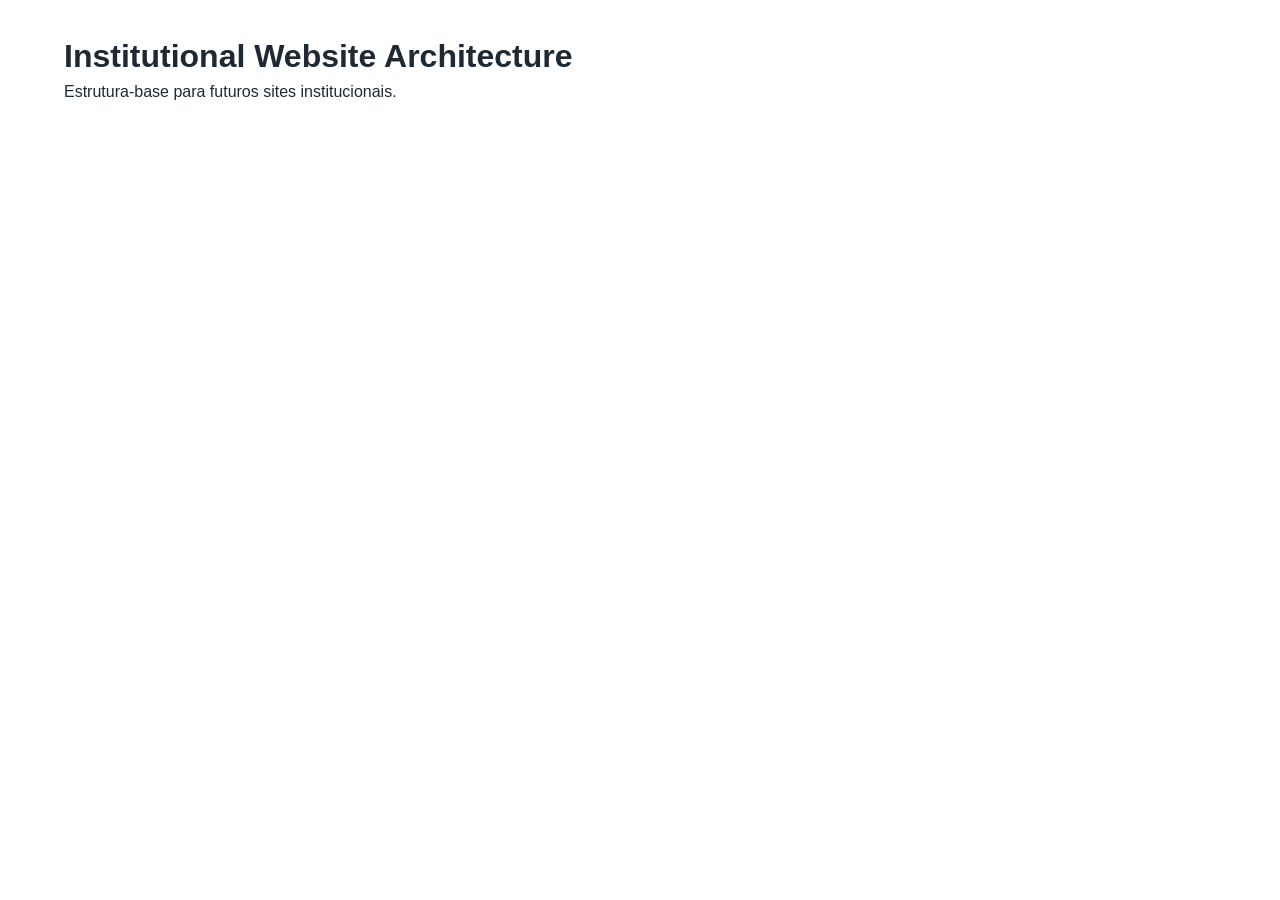
==== index.html @ 7bebb9ab "chore: criar estrutura inicial da arquitetura SiteForge" ====
<!doctype html>
<html lang="pt-BR">
  <head>
    <meta charset="utf-8">
    <meta name="viewport" content="width=device-width, initial-scale=1">
    <meta name="description" content="Template para sites institucionais.">
    <title>Institutional Website Architecture</title>
    <link rel="icon" href="public/favicon.svg" type="image/svg+xml">
    <link rel="stylesheet" href="assets/css/variables.css">
    <link rel="stylesheet" href="assets/css/reset.css">
    <link rel="stylesheet" href="assets/css/base.css">
    <link rel="stylesheet" href="assets/css/layout.css">
    <link rel="stylesheet" href="assets/css/components.css">
    <link rel="stylesheet" href="assets/css/utilities.css">
    <link rel="stylesheet" href="assets/css/responsive.css">
    <script type="module" src="assets/js/main.js"></script>
  </head>
  <body>
    <main class="page-content">
      <h1>Institutional Website Architecture</h1>
      <p>Estrutura-base para futuros sites institucionais.</p>
    </main>
  </body>
</html>
---- assets/css/variables.css ----
:root {
  --color-text: #1f2933;
  --color-background: #ffffff;
  --font-sans: Arial, sans-serif;
  --space-4: 1rem;
  --content-width: 72rem;
}
---- assets/css/base.css ----
body {
  min-width: 20rem;
  background: var(--color-background);
  color: var(--color-text);
  font-family: var(--font-sans);
  line-height: 1.5;
}
---- assets/css/layout.css ----
.page-content {
  width: min(100% - 2rem, var(--content-width));
  margin-inline: auto;
  padding-block: var(--space-4);
}
---- assets/css/components.css ----
/* Estilos de componentes reutilizáveis pertencem a este arquivo. */
---- assets/css/utilities.css ----
.visually-hidden {
  position: absolute;
  width: 1px;
  height: 1px;
  overflow: hidden;
  clip: rect(0 0 0 0);
  white-space: nowrap;
}
---- assets/css/responsive.css ----
@media (min-width: 48rem) {
  .page-content {
    padding-block: calc(var(--space-4) * 2);
  }
}
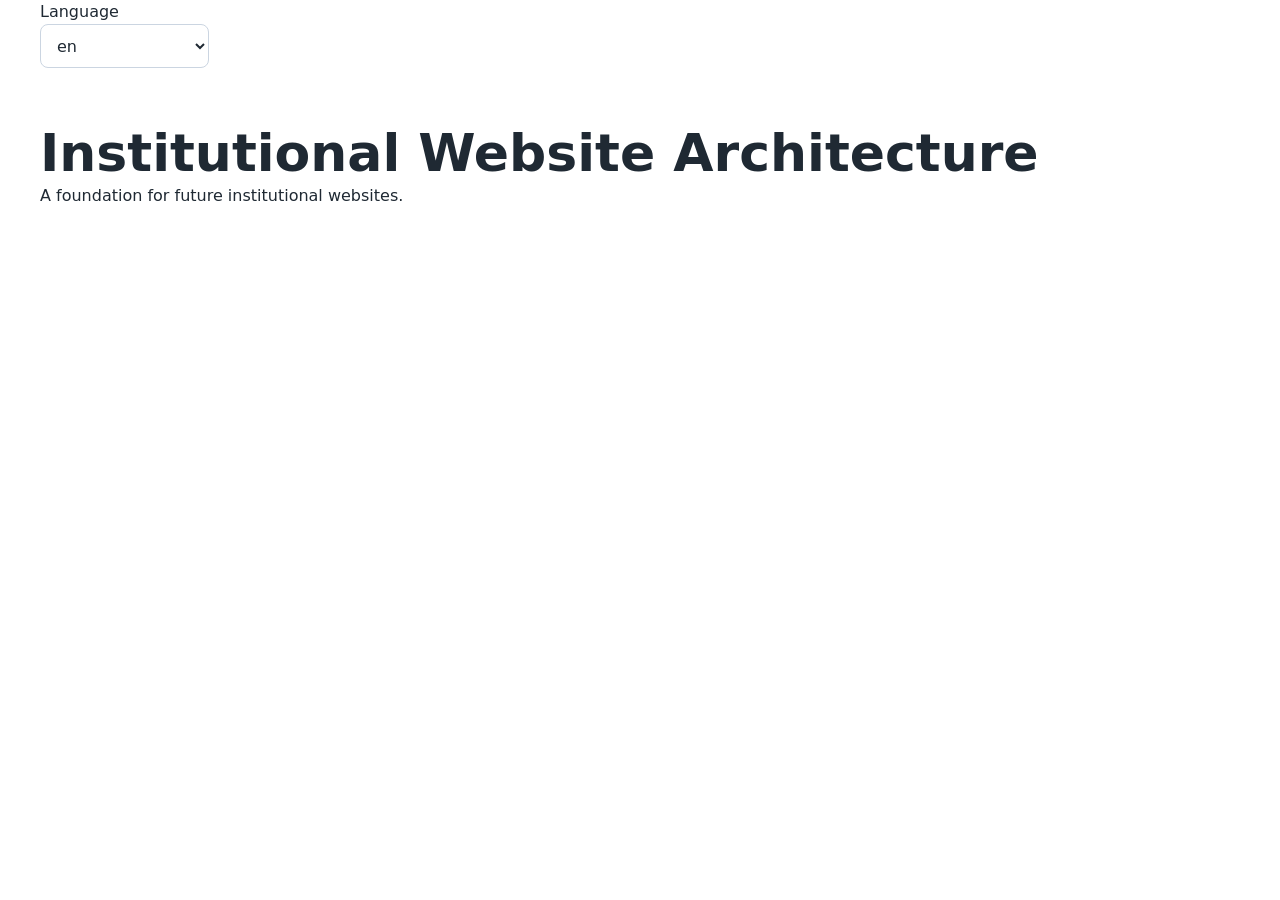
==== commit f1e6dbf0: "feat: criar sistema de conteúdo multilíngue" ====
--- a/index.html
+++ b/index.html
@@ -15,10 +15,11 @@
     <link rel="stylesheet" href="assets/css/responsive.css">
     <script type="module" src="assets/js/main.js"></script>
   </head>
-  <body>
+  <body data-page="home">
+    <div class="container" data-language-selector></div>
     <main class="page-content">
-      <h1>Institutional Website Architecture</h1>
-      <p>Estrutura-base para futuros sites institucionais.</p>
+      <h1 data-i18n="hero.title">Institutional Website Architecture</h1>
+      <p data-i18n="hero.description">Estrutura-base para futuros sites institucionais.</p>
     </main>
   </body>
 </html>
--- a/assets/css/variables.css
+++ b/assets/css/variables.css
@@ -1,7 +1,76 @@
 :root {
+  /* Cores: altere esta camada para personalizar a identidade do projeto. */
+  --color-primary: #075985;
+  --color-primary-hover: #0c4a6e;
+  --color-primary-text: #ffffff;
   --color-text: #1f2933;
+  --color-text-muted: #52606d;
   --color-background: #ffffff;
-  --font-sans: Arial, sans-serif;
+  --color-surface: #f8fafc;
+  --color-border: #cbd5e1;
+  --color-focus: #0369a1;
+  --color-danger: #b42318;
+
+  /* Tipografia */
+  --font-sans: system-ui, -apple-system, BlinkMacSystemFont, "Segoe UI", sans-serif;
+  --font-mono: ui-monospace, SFMono-Regular, Menlo, Consolas, monospace;
+  --font-size-1: 0.875rem;
+  --font-size-2: 1rem;
+  --font-size-3: 1.125rem;
+  --font-size-4: 1.25rem;
+  --font-size-5: 1.5rem;
+  --font-size-6: clamp(1.875rem, 4vw, 2.5rem);
+  --font-size-7: clamp(2.25rem, 5vw, 3.25rem);
+  --line-height-tight: 1.15;
+  --line-height-normal: 1.5;
+  --line-height-relaxed: 1.7;
+  --font-weight-regular: 400;
+  --font-weight-medium: 500;
+  --font-weight-semibold: 600;
+  --font-weight-bold: 700;
+
+  /* Espaçamento baseado em uma unidade de 0,25rem. */
+  --space-1: 0.25rem;
+  --space-2: 0.5rem;
+  --space-3: 0.75rem;
   --space-4: 1rem;
-  --content-width: 72rem;
+  --space-5: 1.5rem;
+  --space-6: 2rem;
+  --space-7: 3rem;
+  --space-8: 4rem;
+  --space-9: 6rem;
+
+  /* Dimensões e layout */
+  --container-sm: 40rem;
+  --container-md: 64rem;
+  --container-lg: 75rem;
+  --content-width: var(--container-lg);
+  --page-gutter: var(--space-4);
+  --header-height: 4rem;
+  --control-height: 2.75rem;
+  --icon-size: 1.25rem;
+
+  /* Bordas, sombras e movimento */
+  --border-width: 1px;
+  --radius-sm: 0.25rem;
+  --radius-md: 0.5rem;
+  --radius-lg: 0.75rem;
+  --radius-round: 9999px;
+  --shadow-sm: 0 1px 2px rgb(15 23 42 / 0.08);
+  --shadow-md: 0 4px 12px rgb(15 23 42 / 0.12);
+  --transition-fast: 150ms ease;
+  --transition-base: 200ms ease;
+
+  /* Camadas */
+  --z-base: 0;
+  --z-header: 100;
+  --z-overlay: 200;
+  --z-modal: 300;
+  --z-toast: 400;
+
+  /* Referência para documentação e JavaScript. Media queries usam valores
+     literais porque variáveis CSS ainda não são aceitas na sua condição. */
+  --breakpoint-sm: 40rem;
+  --breakpoint-md: 48rem;
+  --breakpoint-lg: 64rem;
 }
--- a/assets/css/base.css
+++ b/assets/css/base.css
@@ -1,7 +1,127 @@
+html {
+  scroll-behavior: smooth;
+}
+
 body {
-  min-width: 20rem;
+  min-height: 100vh;
   background: var(--color-background);
   color: var(--color-text);
   font-family: var(--font-sans);
-  line-height: 1.5;
+  font-size: var(--font-size-2);
+  font-weight: var(--font-weight-regular);
+  line-height: var(--line-height-normal);
 }
+
+h1,
+h2,
+h3,
+h4,
+h5,
+h6 {
+  color: var(--color-text);
+  font-weight: var(--font-weight-bold);
+  line-height: var(--line-height-tight);
+  text-wrap: balance;
+}
+
+h1 { font-size: var(--font-size-7); }
+h2 { font-size: var(--font-size-6); }
+h3 { font-size: var(--font-size-5); }
+h4 { font-size: var(--font-size-4); }
+h5,
+h6 { font-size: var(--font-size-3); }
+
+p,
+li {
+  max-width: 70ch;
+}
+
+a {
+  color: var(--color-primary);
+  text-decoration-thickness: 0.08em;
+  text-underline-offset: 0.15em;
+  transition: color var(--transition-fast);
+}
+
+a:hover {
+  color: var(--color-primary-hover);
+}
+
+button,
+input,
+select,
+textarea {
+  border: var(--border-width) solid var(--color-border);
+  border-radius: var(--radius-md);
+}
+
+button {
+  min-height: var(--control-height);
+  padding-inline: var(--space-4);
+  background: var(--color-primary);
+  color: var(--color-primary-text);
+  border-color: var(--color-primary);
+  cursor: pointer;
+  font-weight: var(--font-weight-semibold);
+  transition: background-color var(--transition-fast), border-color var(--transition-fast);
+}
+
+button:hover:not(:disabled) {
+  background: var(--color-primary-hover);
+  border-color: var(--color-primary-hover);
+}
+
+button:disabled {
+  cursor: not-allowed;
+  opacity: 0.6;
+}
+
+label {
+  display: inline-block;
+  margin-bottom: var(--space-2);
+  font-weight: var(--font-weight-medium);
+}
+
+input,
+select,
+textarea {
+  width: 100%;
+  min-height: var(--control-height);
+  padding: var(--space-2) var(--space-3);
+  background: var(--color-background);
+  color: var(--color-text);
+}
+
+textarea {
+  min-height: 8rem;
+  resize: vertical;
+}
+
+input::placeholder,
+textarea::placeholder {
+  color: var(--color-text-muted);
+  opacity: 1;
+}
+
+input:disabled,
+select:disabled,
+textarea:disabled {
+  background: var(--color-surface);
+  cursor: not-allowed;
+}
+
+:focus-visible {
+  outline: 3px solid var(--color-focus);
+  outline-offset: 3px;
+}
+
+@media (prefers-reduced-motion: reduce) {
+  *,
+  *::before,
+  *::after {
+    scroll-behavior: auto;
+    transition-duration: 0.01ms;
+    animation-duration: 0.01ms;
+    animation-iteration-count: 1;
+  }
+}
--- a/assets/css/layout.css
+++ b/assets/css/layout.css
@@ -1,5 +1,18 @@
+.container {
+  width: min(100% - (var(--page-gutter) * 2), var(--container-lg));
+  margin-inline: auto;
+}
+
+.container-sm {
+  max-width: var(--container-sm);
+}
+
+.container-md {
+  max-width: var(--container-md);
+}
+
 .page-content {
-  width: min(100% - 2rem, var(--content-width));
+  width: min(100% - (var(--page-gutter) * 2), var(--content-width));
   margin-inline: auto;
-  padding-block: var(--space-4);
+  padding-block: var(--space-6);
 }
--- a/assets/css/components.css
+++ b/assets/css/components.css
@@ -1 +1 @@
-/* Estilos de componentes reutilizáveis pertencem a este arquivo. */
+/* Componentes reutilizáveis serão adicionados aqui quando forem necessários. */
--- a/assets/css/utilities.css
+++ b/assets/css/utilities.css
@@ -4,5 +4,33 @@
   height: 1px;
   overflow: hidden;
   clip: rect(0 0 0 0);
+  clip-path: inset(50%);
   white-space: nowrap;
 }
+
+.skip-link {
+  position: fixed;
+  top: var(--space-3);
+  left: var(--space-3);
+  z-index: var(--z-toast);
+  padding: var(--space-3) var(--space-4);
+  background: var(--color-text);
+  color: var(--color-background);
+  transform: translateY(-200%);
+}
+
+.skip-link:focus {
+  transform: translateY(0);
+}
+
+.flow > * + * {
+  margin-top: var(--flow-space, var(--space-4));
+}
+
+.text-center {
+  text-align: center;
+}
+
+.text-muted {
+  color: var(--color-text-muted);
+}
--- a/assets/css/responsive.css
+++ b/assets/css/responsive.css
@@ -1,5 +1,10 @@
+/* Mobile First: ajustes progressivos a partir de 48rem (breakpoint-md). */
 @media (min-width: 48rem) {
+  :root {
+    --page-gutter: var(--space-6);
+  }
+
   .page-content {
-    padding-block: calc(var(--space-4) * 2);
+    padding-block: var(--space-7);
   }
 }
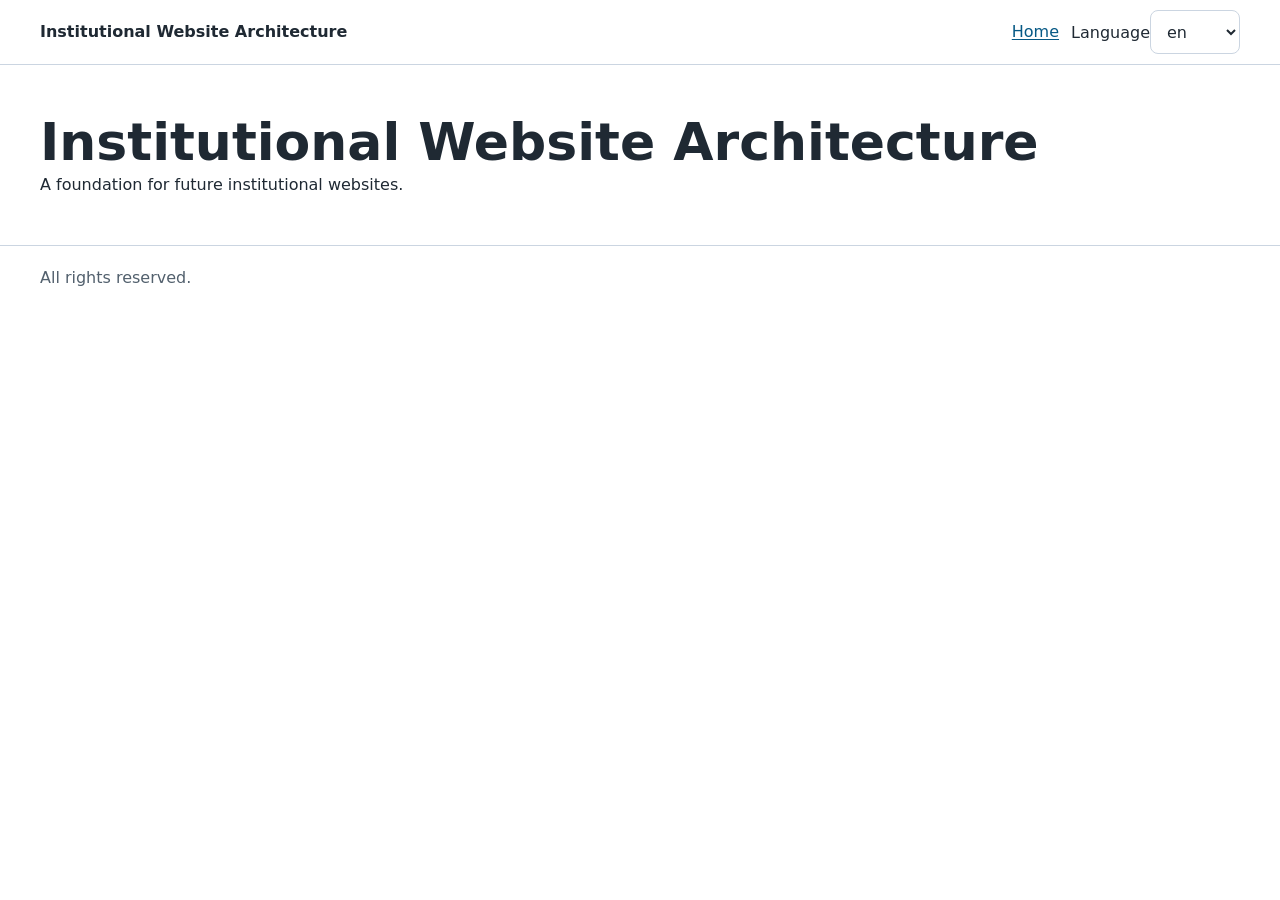
==== commit 5b5e09ae: "feat: criar sistema de componentes HTML reutilizáveis" ====
--- a/index.html
+++ b/index.html
@@ -16,10 +16,11 @@
     <script type="module" src="assets/js/main.js"></script>
   </head>
   <body data-page="home">
-    <div class="container" data-language-selector></div>
+    <div data-component-slot="header"></div>
     <main class="page-content">
       <h1 data-i18n="hero.title">Institutional Website Architecture</h1>
       <p data-i18n="hero.description">Estrutura-base para futuros sites institucionais.</p>
     </main>
+    <div data-component-slot="footer"></div>
   </body>
 </html>
--- a/assets/css/components.css
+++ b/assets/css/components.css
@@ -1 +1,48 @@
-/* Componentes reutilizáveis serão adicionados aqui quando forem necessários. */
+.site-header,
+.site-footer {
+  background: var(--color-background);
+}
+
+.site-header {
+  border-bottom: var(--border-width) solid var(--color-border);
+}
+
+.header-content,
+.footer-content {
+  display: flex;
+  align-items: center;
+  justify-content: space-between;
+  gap: var(--space-4);
+  min-height: var(--header-height);
+}
+
+.site-brand {
+  color: var(--color-text);
+  font-weight: var(--font-weight-bold);
+  text-decoration: none;
+}
+
+.site-nav {
+  display: flex;
+  align-items: center;
+  gap: var(--space-3);
+}
+
+.site-nav ul {
+  display: flex;
+  gap: var(--space-3);
+  list-style: none;
+}
+
+.site-nav label {
+  margin-bottom: 0;
+}
+
+.site-nav select {
+  width: auto;
+}
+
+.site-footer {
+  border-top: var(--border-width) solid var(--color-border);
+  color: var(--color-text-muted);
+}
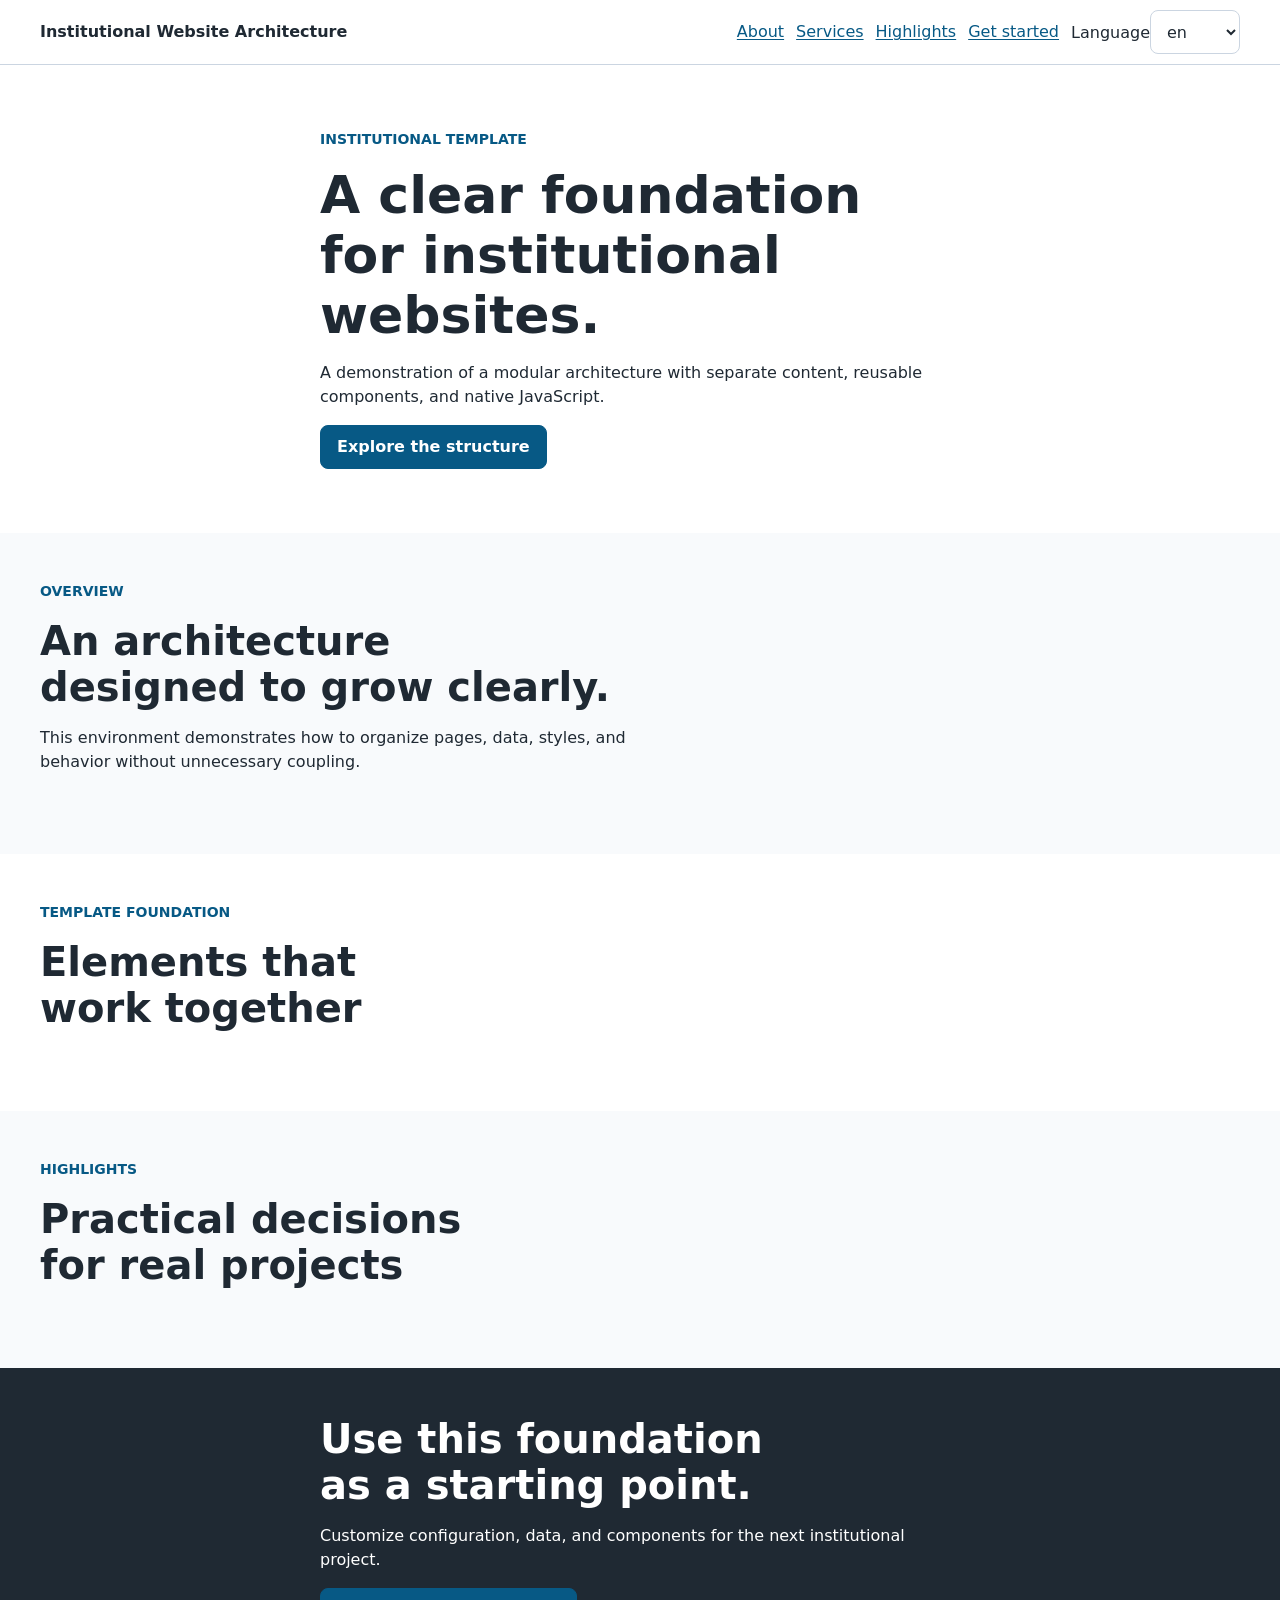
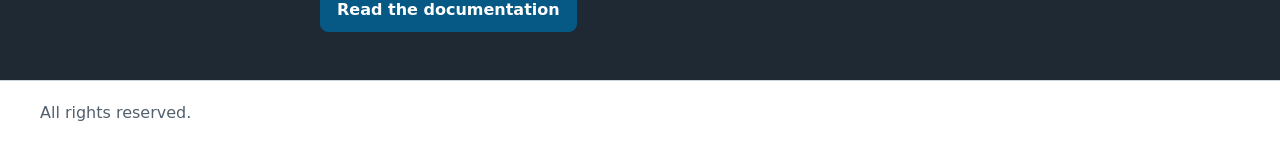
==== commit e3779fa2: "feat: criar página inicial institucional demonstrativa" ====
--- a/index.html
+++ b/index.html
@@ -3,7 +3,9 @@
   <head>
     <meta charset="utf-8">
     <meta name="viewport" content="width=device-width, initial-scale=1">
-    <meta name="description" content="Template para sites institucionais.">
+    <meta name="description" content="Demonstração da arquitetura para sites institucionais.">
+    <meta name="robots" content="noindex, nofollow">
+    <meta name="theme-color" content="#075985">
     <title>Institutional Website Architecture</title>
     <link rel="icon" href="public/favicon.svg" type="image/svg+xml">
     <link rel="stylesheet" href="assets/css/variables.css">
@@ -16,11 +18,58 @@
     <script type="module" src="assets/js/main.js"></script>
   </head>
   <body data-page="home">
+    <a class="skip-link" href="#main-content" data-i18n="common.skipToContent"></a>
     <div data-component-slot="header"></div>
-    <main class="page-content">
-      <h1 data-i18n="hero.title">Institutional Website Architecture</h1>
-      <p data-i18n="hero.description">Estrutura-base para futuros sites institucionais.</p>
+
+    <main id="main-content">
+      <section class="hero" aria-labelledby="hero-title">
+        <div class="container hero-content flow">
+          <p class="eyebrow" data-i18n="hero.eyebrow"></p>
+          <h1 id="hero-title" data-i18n="hero.title"></h1>
+          <p data-i18n="hero.description"></p>
+          <p><a class="button" href="#services" data-i18n="hero.cta"></a></p>
+        </div>
+      </section>
+
+      <section id="about" class="section section-muted" aria-labelledby="about-title">
+        <div class="container flow">
+          <div class="section-heading flow">
+            <p class="eyebrow" data-i18n="about.eyebrow"></p>
+            <h2 id="about-title" data-i18n="about.title"></h2>
+            <p data-i18n="about.description"></p>
+          </div>
+        </div>
+      </section>
+
+      <section id="services" class="section" aria-labelledby="services-title">
+        <div class="container">
+          <div class="section-heading flow">
+            <p class="eyebrow" data-i18n="services.eyebrow"></p>
+            <h2 id="services-title" data-i18n="services.title"></h2>
+          </div>
+          <div class="card-grid" data-home-services></div>
+        </div>
+      </section>
+
+      <section id="highlights" class="section section-muted" aria-labelledby="highlights-title">
+        <div class="container">
+          <div class="section-heading flow">
+            <p class="eyebrow" data-i18n="highlights.eyebrow"></p>
+            <h2 id="highlights-title" data-i18n="highlights.title"></h2>
+          </div>
+          <div class="card-grid" data-home-highlights></div>
+        </div>
+      </section>
+
+      <section id="cta" class="section cta" aria-labelledby="cta-title">
+        <div class="container cta-content flow">
+          <h2 id="cta-title" data-i18n="cta.title"></h2>
+          <p data-i18n="cta.description"></p>
+          <p><a class="button" href="README.md" data-i18n="cta.action"></a></p>
+        </div>
+      </section>
     </main>
+
     <div data-component-slot="footer"></div>
   </body>
 </html>
--- a/assets/css/layout.css
+++ b/assets/css/layout.css
@@ -16,3 +16,21 @@
   margin-inline: auto;
   padding-block: var(--space-6);
 }
+
+.section {
+  padding-block: var(--space-7);
+}
+
+.section-muted {
+  background: var(--color-surface);
+}
+
+.section-heading {
+  max-width: var(--container-sm);
+  margin-bottom: var(--space-6);
+}
+
+.card-grid {
+  display: grid;
+  gap: var(--space-4);
+}
--- a/assets/css/components.css
+++ b/assets/css/components.css
@@ -10,10 +10,10 @@
 .header-content,
 .footer-content {
   display: flex;
-  align-items: center;
-  justify-content: space-between;
+  align-items: flex-start;
+  flex-direction: column;
   gap: var(--space-4);
-  min-height: var(--header-height);
+  padding-block: var(--space-4);
 }
 
 .site-brand {
@@ -25,11 +25,14 @@
 .site-nav {
   display: flex;
   align-items: center;
+  flex-wrap: wrap;
   gap: var(--space-3);
+  width: 100%;
 }
 
 .site-nav ul {
   display: flex;
+  flex-wrap: wrap;
   gap: var(--space-3);
   list-style: none;
 }
@@ -46,3 +49,76 @@
   border-top: var(--border-width) solid var(--color-border);
   color: var(--color-text-muted);
 }
+
+@media (min-width: 48rem) {
+  .header-content,
+  .footer-content {
+    align-items: center;
+    flex-direction: row;
+    justify-content: space-between;
+    min-height: var(--header-height);
+    padding-block: 0;
+  }
+
+  .site-nav {
+    justify-content: flex-end;
+    width: auto;
+  }
+}
+
+.hero {
+  padding-block: var(--space-8);
+}
+
+.hero-content,
+.cta-content {
+  max-width: var(--container-sm);
+}
+
+.eyebrow {
+  color: var(--color-primary);
+  font-size: var(--font-size-1);
+  font-weight: var(--font-weight-semibold);
+  text-transform: uppercase;
+}
+
+.button {
+  display: inline-flex;
+  align-items: center;
+  min-height: var(--control-height);
+  padding-inline: var(--space-4);
+  background: var(--color-primary);
+  border: var(--border-width) solid var(--color-primary);
+  border-radius: var(--radius-md);
+  color: var(--color-primary-text);
+  font-weight: var(--font-weight-semibold);
+  text-decoration: none;
+}
+
+.button:hover {
+  background: var(--color-primary-hover);
+  border-color: var(--color-primary-hover);
+  color: var(--color-primary-text);
+}
+
+.card {
+  padding: var(--space-5);
+  border: var(--border-width) solid var(--color-border);
+  border-radius: var(--radius-md);
+  background: var(--color-background);
+  box-shadow: var(--shadow-sm);
+}
+
+.card p {
+  color: var(--color-text-muted);
+}
+
+.cta {
+  background: var(--color-text);
+  color: var(--color-primary-text);
+}
+
+.cta h2,
+.cta p {
+  color: inherit;
+}
--- a/assets/css/responsive.css
+++ b/assets/css/responsive.css
@@ -7,4 +7,14 @@
   .page-content {
     padding-block: var(--space-7);
   }
+
+  .card-grid {
+    grid-template-columns: repeat(2, minmax(0, 1fr));
+  }
 }
+
+@media (min-width: 64rem) {
+  .card-grid {
+    grid-template-columns: repeat(3, minmax(0, 1fr));
+  }
+}
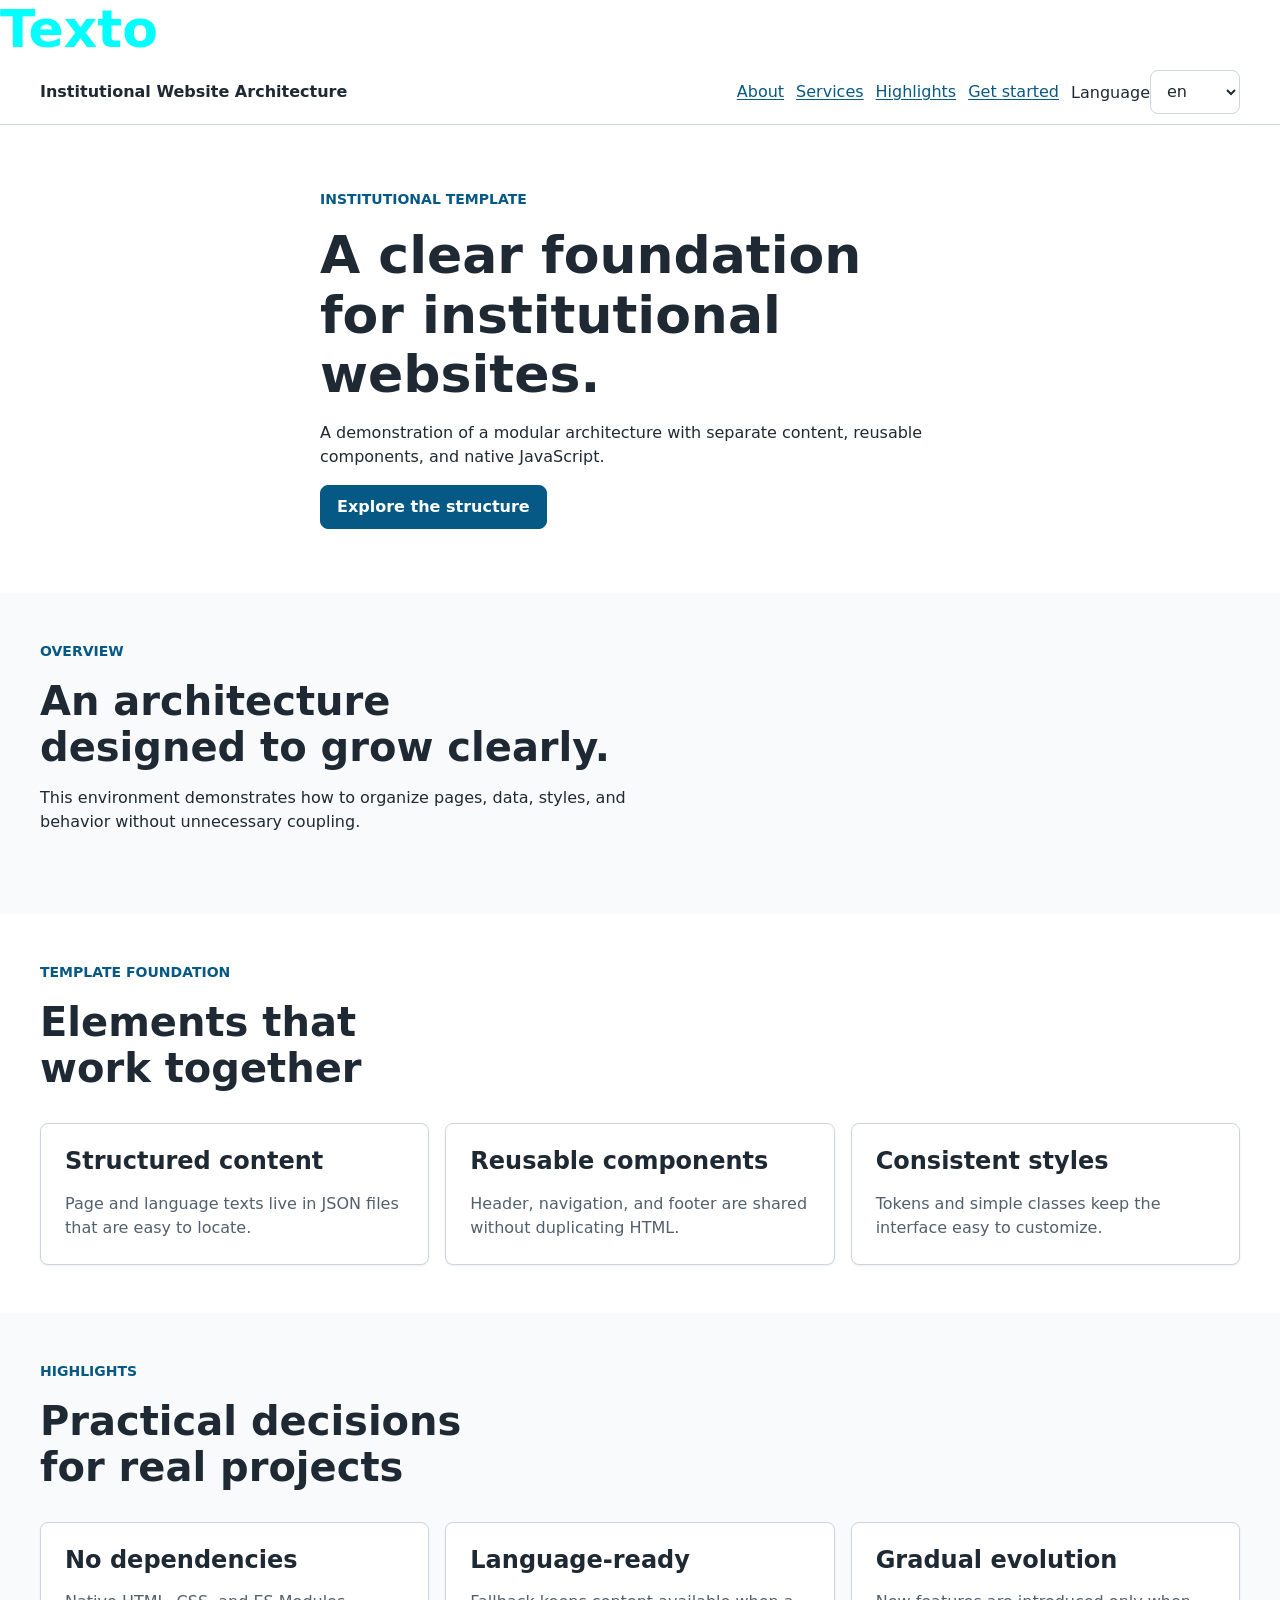
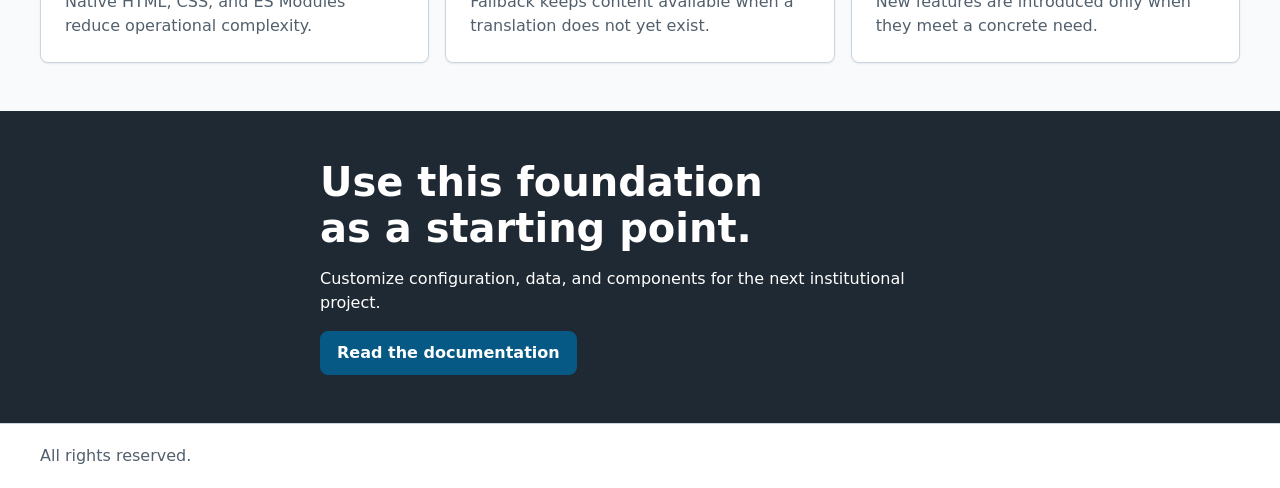
==== commit 8917826e: "Update index.html" ====
--- a/index.html
+++ b/index.html
@@ -3,11 +3,22 @@
   <head>
     <meta charset="utf-8">
     <meta name="viewport" content="width=device-width, initial-scale=1">
-    <meta name="description" content="Demonstração da arquitetura para sites institucionais.">
+    <meta name="description" content="Demonstração de uma arquitetura modular, acessível e orientada por dados para sites institucionais.">
     <meta name="robots" content="noindex, nofollow">
     <meta name="theme-color" content="#075985">
-    <title>Institutional Website Architecture</title>
+    <title>Template institucional — Arquitetura demonstrativa</title>
+    <link rel="canonical" href="https://example.com/">
+    <meta property="og:type" content="website">
+    <meta property="og:site_name" content="Institutional Website Architecture">
+    <meta property="og:title" content="Template institucional — Arquitetura demonstrativa">
+    <meta property="og:description" content="Demonstração de uma arquitetura modular, acessível e orientada por dados para sites institucionais.">
+    <meta property="og:url" content="https://example.com/">
+    <meta property="og:locale" content="pt_BR">
+    <meta name="twitter:card" content="summary">
+    <meta name="twitter:title" content="Template institucional — Arquitetura demonstrativa">
+    <meta name="twitter:description" content="Demonstração de uma arquitetura modular, acessível e orientada por dados para sites institucionais.">
     <link rel="icon" href="public/favicon.svg" type="image/svg+xml">
+    <link rel="manifest" href="public/manifest.json">
     <link rel="stylesheet" href="assets/css/variables.css">
     <link rel="stylesheet" href="assets/css/reset.css">
     <link rel="stylesheet" href="assets/css/base.css">
@@ -18,6 +29,7 @@
     <script type="module" src="assets/js/main.js"></script>
   </head>
   <body data-page="home">
+    <h1 style="color: aqua; text-align: left;">Texto</h1>
     <a class="skip-link" href="#main-content" data-i18n="common.skipToContent"></a>
     <div data-component-slot="header"></div>
 
--- a/assets/css/base.css
+++ b/assets/css/base.css
@@ -47,7 +47,6 @@
   color: var(--color-primary-hover);
 }
 
-button,
 input,
 select,
 textarea {
@@ -55,20 +54,27 @@
   border-radius: var(--radius-md);
 }
 
-button {
+button,
+.button {
   min-height: var(--control-height);
   padding-inline: var(--space-4);
   background: var(--color-primary);
   color: var(--color-primary-text);
-  border-color: var(--color-primary);
-  cursor: pointer;
+  border: var(--border-width) solid var(--color-primary);
+  border-radius: var(--radius-md);
   font-weight: var(--font-weight-semibold);
   transition: background-color var(--transition-fast), border-color var(--transition-fast);
 }
 
-button:hover:not(:disabled) {
+button {
+  cursor: pointer;
+}
+
+button:hover:not(:disabled),
+.button:hover {
   background: var(--color-primary-hover);
   border-color: var(--color-primary-hover);
+  color: var(--color-primary-text);
 }
 
 button:disabled {
--- a/assets/css/components.css
+++ b/assets/css/components.css
@@ -85,20 +85,7 @@
 .button {
   display: inline-flex;
   align-items: center;
-  min-height: var(--control-height);
-  padding-inline: var(--space-4);
-  background: var(--color-primary);
-  border: var(--border-width) solid var(--color-primary);
-  border-radius: var(--radius-md);
-  color: var(--color-primary-text);
-  font-weight: var(--font-weight-semibold);
   text-decoration: none;
-}
-
-.button:hover {
-  background: var(--color-primary-hover);
-  border-color: var(--color-primary-hover);
-  color: var(--color-primary-text);
 }
 
 .card {
